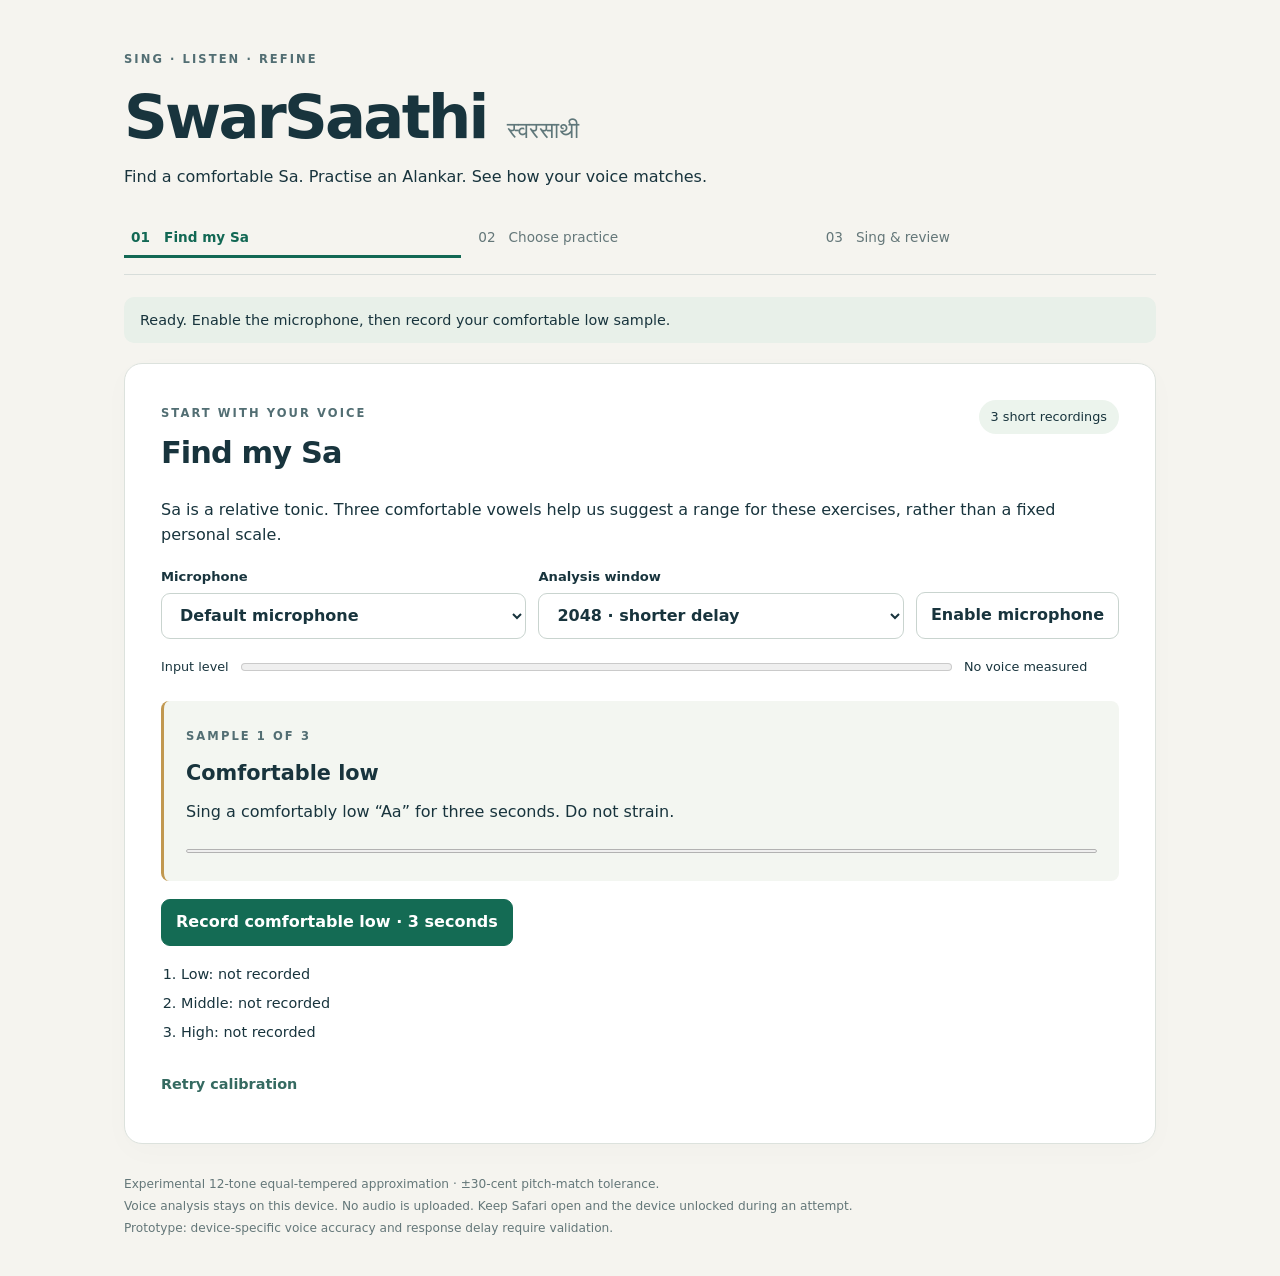
==== web/index.html @ 18ad3e84 "Add portable browser singing demo for iPad and iPhone" ====
<!doctype html>
<html lang="en">
<head>
  <meta charset="utf-8"><meta name="viewport" content="width=device-width,initial-scale=1,viewport-fit=cover">
  <meta name="theme-color" content="#122c37"><meta name="description" content="Measured Sa calibration and guided singing pitch practice.">
  <title>SwarSaathi · Singing practice</title><link rel="stylesheet" href="style.css">
</head>
<body>
<main>
  <header><span class="eyebrow">SING · LISTEN · REFINE</span><h1>SwarSaathi<span>स्वरसाथी</span></h1>
    <p>Find a comfortable Sa. Practise an Alankar. See how your voice matches.</p></header>
  <nav aria-label="Practice steps"><span id="step1" class="current">01 &nbsp; Find my Sa</span><span id="step2">02 &nbsp; Choose practice</span><span id="step3">03 &nbsp; Sing & review</span></nav>
  <p id="message" role="status" aria-live="polite">Loading the exercise library…</p>
  <section id="calibration" class="card">
    <div class="section-head"><div><span class="eyebrow">START WITH YOUR VOICE</span><h2>Find my Sa</h2></div><span class="tag">3 short recordings</span></div>
    <p>Sa is a relative tonic. Three comfortable vowels help us suggest a range for these exercises, rather than a fixed personal scale.</p>
    <div class="controls"><label>Microphone<select id="device"><option value="">Default microphone</option></select></label>
      <label>Analysis window<select id="window"><option value="2048">2048 · shorter delay</option><option value="4096">4096 · lower voices</option></select></label>
      <button id="enable" disabled>Enable microphone</button></div>
    <div class="level-row"><span>Input level</span><meter id="level" min="0" max=".2" value="0"></meter><span id="detected">No voice measured</span></div>
    <div class="prompt"><span id="stage" class="eyebrow">SAMPLE 1 OF 3</span><h3 id="stageName">Comfortable low</h3><p id="instruction">Sing a comfortably low “Aa” for three seconds. Do not strain.</p><progress id="recordProgress" max="3" value="0"></progress></div>
    <button id="record" class="primary" disabled>Record comfortable low · 3 seconds</button>
    <ol id="samples"><li>Low: not recorded</li><li>Middle: not recorded</li><li>High: not recorded</li></ol>
    <div id="recommendation" hidden><h3 id="saName"></h3><p id="range"></p><p id="explanation"></p>
      <div class="controls"><button id="playSa">Play suggested Sa</button><button id="confirm" class="primary">Confirm this Sa</button></div></div>
    <button id="retry" class="text-button">Retry calibration</button>
  </section>
  <section id="setup" class="card" hidden>
    <span class="eyebrow">YOUR GUIDED PRACTICE</span><h2>Choose an Alankar</h2><p id="confirmed"></p>
    <div class="controls"><label>Exercise<select id="exercise"></select></label><label>Tempo · BPM<input id="bpm" type="number" min="40" max="120" step="1" value="72" inputmode="numeric"></label></div>
    <p id="sequence" class="sequence"></p>
    <p>Listen to the full reference, then sing one repetition after a three-beat visual count-in. Headphones help prevent reference sound leaking into the microphone.</p>
    <div class="controls"><button id="reference">Play reference Alankar</button><button id="start" class="primary" disabled>Start practice</button></div>
    <p id="referenceStatus">Listen to the complete reference before starting.</p><button id="back" class="text-button">Return to calibration</button>
  </section>
  <section id="practice" class="card" hidden>
    <span class="eyebrow">SING & REVIEW</span><h2 id="practiceTitle">Pitch mapping</h2>
    <div class="readouts"><div><span>EXPECTED</span><strong id="expected">—</strong></div><div><span>ACTUAL VOICE</span><strong id="actual">—</strong></div><div><span>FEEDBACK</span><strong id="feedback">Waiting</strong></div></div>
    <p id="deviation">Raw deviation unavailable</p><div class="legend"><span class="target-key">Expected</span><span class="voice-key">Actual voice</span></div>
    <canvas id="graph" role="img" aria-label="Expected and actual pitch in continuous cents relative to confirmed Sa, over time"></canvas>
    <p id="score" class="score">Pitch-match progress pending</p>
    <div class="table-scroll"><table><thead><tr><th>Note</th><th>Pitch match</th><th>Voice coverage</th><th>Missing</th><th>Median |error|</th></tr></thead><tbody id="results"></tbody></table></div>
    <p id="limitations"></p><p id="improvements"></p><p id="metrics"></p>
    <div class="controls"><button id="again" hidden>Practice again</button><button id="export" hidden>Save report</button><button id="finish" hidden>Finish</button></div>
  </section>
  <div class="bottom-controls"><button id="stop" hidden>Stop audio / end attempt</button></div>
  <footer>Experimental 12-tone equal-tempered approximation · ±30-cent pitch-match tolerance.<br>
    Voice analysis stays on this device. No audio is uploaded. Keep Safari open and the device unlocked during an attempt.<br>
    Prototype: device-specific voice accuracy and response delay require validation.</footer>
</main><script type="module" src="app.mjs"></script>
</body></html>
---- web/style.css ----
:root{font-family:system-ui,-apple-system,BlinkMacSystemFont,"Segoe UI",sans-serif;color:#18343d;background:#f5f4ef;font-synthesis:none;line-height:1.55;font-size:16px;color-scheme:light}
*{box-sizing:border-box}body{margin:0}main{max-width:1080px;margin:auto;padding:36px 24px max(36px,env(safe-area-inset-bottom))}header{margin:10px 0 30px}h1{font-size:clamp(2.2rem,6vw,3.8rem);line-height:1.15;letter-spacing:-.045em;margin:12px 0}h1 span{font-size:.38em;letter-spacing:0;font-weight:400;color:#5f777a;margin-left:20px}h2{font-size:1.9rem;margin:4px 0 12px;letter-spacing:-.03em}h3{margin:10px 0;font-size:1.3rem}p{margin:10px 0 20px}.eyebrow{font-size:.72rem;letter-spacing:.18em;font-weight:700;color:#526e73}nav{display:flex;gap:10px;border-bottom:1px solid #d7ddda;padding-bottom:16px;font-size:.85rem;margin-bottom:22px}nav span{flex:1;color:#647779;padding:7px}nav .current{color:#126854;font-weight:700;border-bottom:3px solid #126854}.card{background:white;border:1px solid #dce2dd;border-radius:18px;padding:clamp(20px,4vw,36px);box-shadow:0 8px 30px #1a343d05}.section-head{display:flex;align-items:start;justify-content:space-between;gap:10px}.tag{background:#ecf4ed;border-radius:24px;padding:7px 12px;font-size:.8rem;white-space:nowrap}.controls{display:flex;gap:12px;flex-wrap:wrap;align-items:end;margin:18px 0}label{display:grid;gap:5px;font-size:.82rem;font-weight:600;flex:1;min-width:145px}button,select,input{font:inherit;font-size:1rem;min-height:46px;border-radius:9px;border:1px solid #c9d4cf;padding:10px 14px;background:white;color:#18343d}select,input{width:100%;min-width:0}input{max-width:160px}button{cursor:pointer;font-weight:600;touch-action:manipulation}.primary{background:#146b54;color:white;border-color:#146b54}button:disabled{opacity:.5;cursor:default}button:focus-visible,select:focus-visible,input:focus-visible{outline:3px solid #dba656;outline-offset:3px}.text-button{border:none;padding-left:0;color:#356a61;font-size:.9rem}.prompt{padding:22px;background:#f3f6f1;border-left:3px solid #c19850;border-radius:8px;margin:24px 0 18px}.prompt p{margin-bottom:10px}.level-row{display:flex;align-items:center;gap:12px;font-size:.8rem;flex-wrap:wrap}meter{flex:1;min-width:90px;height:16px}#detected{min-width:155px}progress{width:100%;height:8px;accent-color:#146b54}#samples{font-size:.9rem;padding-left:20px;line-height:2}#recommendation{border-top:1px solid #dce2dd;margin-top:25px;padding-top:15px}#explanation{font-size:.88rem;color:#526e73}.sequence{font-size:1.5rem;line-height:1.8;color:#146b54}.readouts{display:grid;grid-template-columns:repeat(3,1fr);gap:14px;padding:18px 0}.readouts span{font-size:.67rem;letter-spacing:.1em;color:#647779;display:block;margin-bottom:6px}.readouts strong{font-size:1.08rem}#feedback{color:#146b54}#graph{width:100%;height:310px;display:block;background:#122c37;border-radius:10px}.legend{display:flex;gap:24px;font-size:.8rem;margin-bottom:8px}.legend span:before{content:"";display:inline-block;width:20px;height:3px;vertical-align:middle;margin-right:6px}.target-key:before{background:#8f9f9d}.voice-key:before{background:#2bc5ad}.score{font-size:1.5rem;font-weight:650;margin-top:24px}.table-scroll{overflow-x:auto}table{width:100%;border-collapse:collapse;font-size:.85rem;white-space:nowrap}th,td{padding:12px 10px;text-align:left;border-bottom:1px solid #e7ece7}th{font-size:.73rem;color:#647779}tr.current{background:#f2f7f0}#limitations,#metrics,#deviation,#referenceStatus{font-size:.85rem;color:#526e73}#message{padding:12px 16px;border-radius:10px;background:#e8f0e9;font-size:.9rem}#message.error{background:#fff0ec;color:#912e1f}.bottom-controls{margin-top:15px}#stop{border-color:#b86b52;color:#913e28}footer{font-size:.76rem;color:#647779;line-height:1.8;margin-top:30px}[hidden]{display:none!important}
@media(max-width:600px){main{padding:20px 14px}h1 span{display:block;margin:8px 0}nav{font-size:.73rem;gap:3px}nav span{padding:5px 2px}.tag{display:none}.readouts{grid-template-columns:1fr 1fr}.readouts>div:last-child{grid-column:1/-1}#graph{height:270px}.controls button{flex:1;min-width:150px}.card>.primary{width:100%}.score{font-size:1.25rem}.sequence{font-size:1.2rem}}
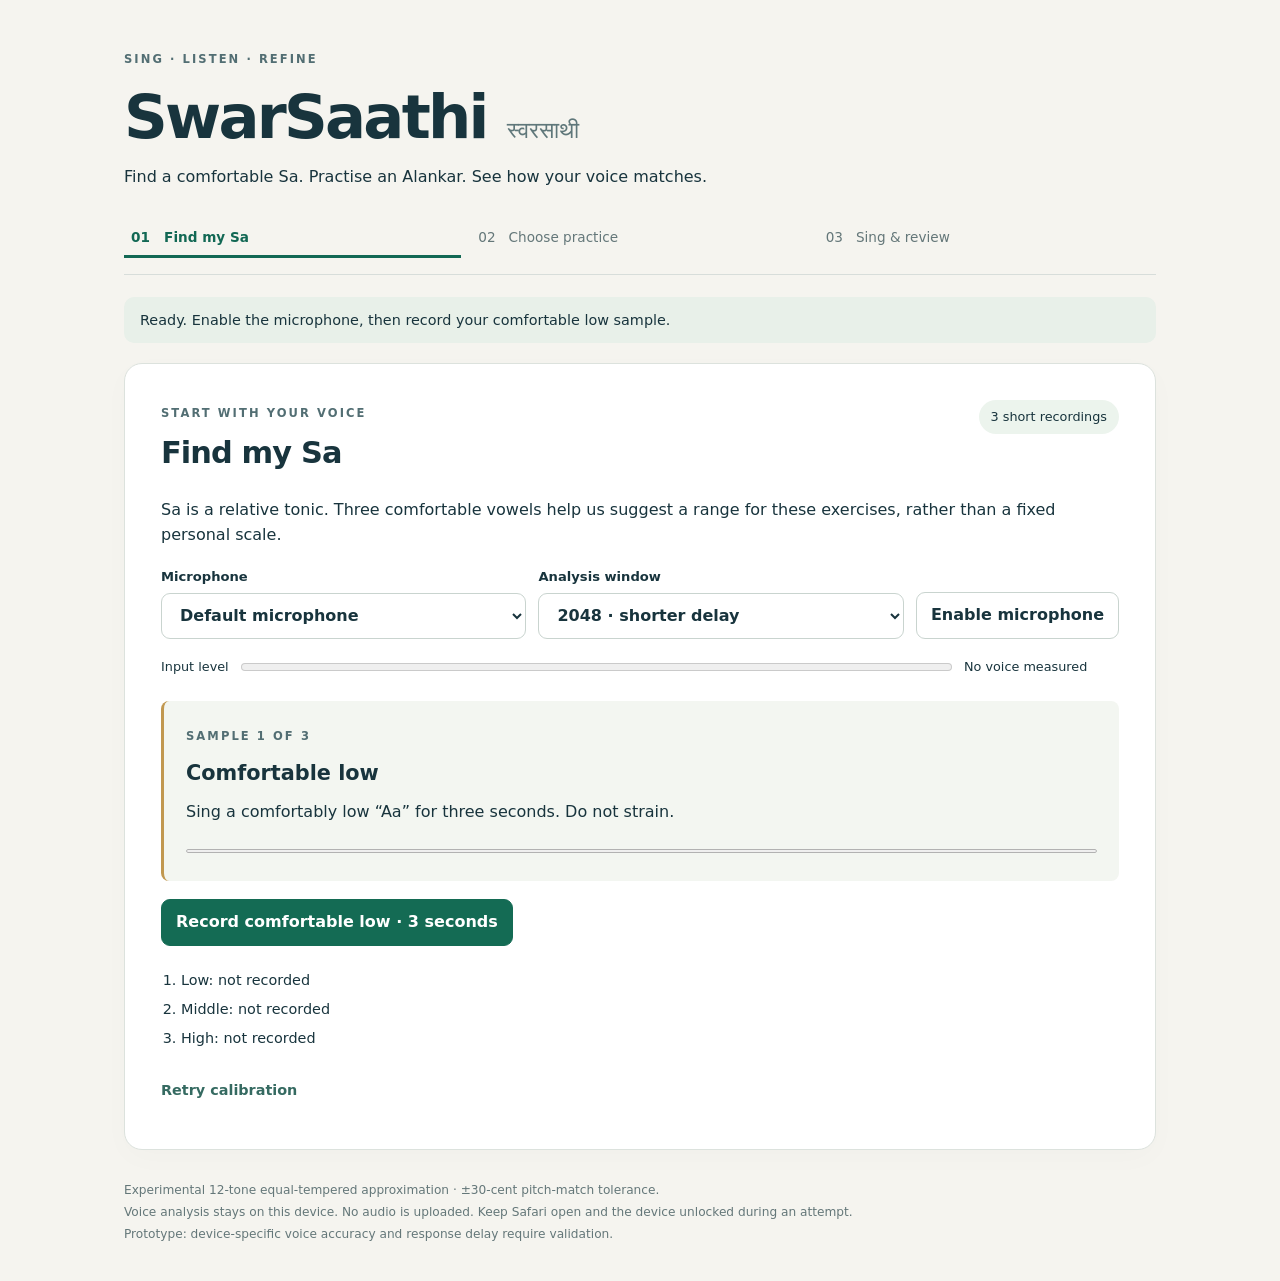
==== commit 371a28a6: "Explain rejected calibration recordings with duration and coverage" ====
--- a/web/index.html
+++ b/web/index.html
@@ -20,6 +20,7 @@
     <div class="level-row"><span>Input level</span><meter id="level" min="0" max=".2" value="0"></meter><span id="detected">No voice measured</span></div>
     <div class="prompt"><span id="stage" class="eyebrow">SAMPLE 1 OF 3</span><h3 id="stageName">Comfortable low</h3><p id="instruction">Sing a comfortably low “Aa” for three seconds. Do not strain.</p><progress id="recordProgress" max="3" value="0"></progress></div>
     <button id="record" class="primary" disabled>Record comfortable low · 3 seconds</button>
+    <p id="sampleStatus" role="status" aria-live="polite"></p>
     <ol id="samples"><li>Low: not recorded</li><li>Middle: not recorded</li><li>High: not recorded</li></ol>
     <div id="recommendation" hidden><h3 id="saName"></h3><p id="range"></p><p id="explanation"></p>
       <div class="controls"><button id="playSa">Play suggested Sa</button><button id="confirm" class="primary">Confirm this Sa</button></div></div>
@@ -47,5 +48,5 @@
   <footer>Experimental 12-tone equal-tempered approximation · ±30-cent pitch-match tolerance.<br>
     Voice analysis stays on this device. No audio is uploaded. Keep Safari open and the device unlocked during an attempt.<br>
     Prototype: device-specific voice accuracy and response delay require validation.</footer>
-</main><script type="module" src="app.mjs"></script>
+</main><script type="module" src="app.mjs?v=calibration-feedback-1"></script>
 </body></html>
